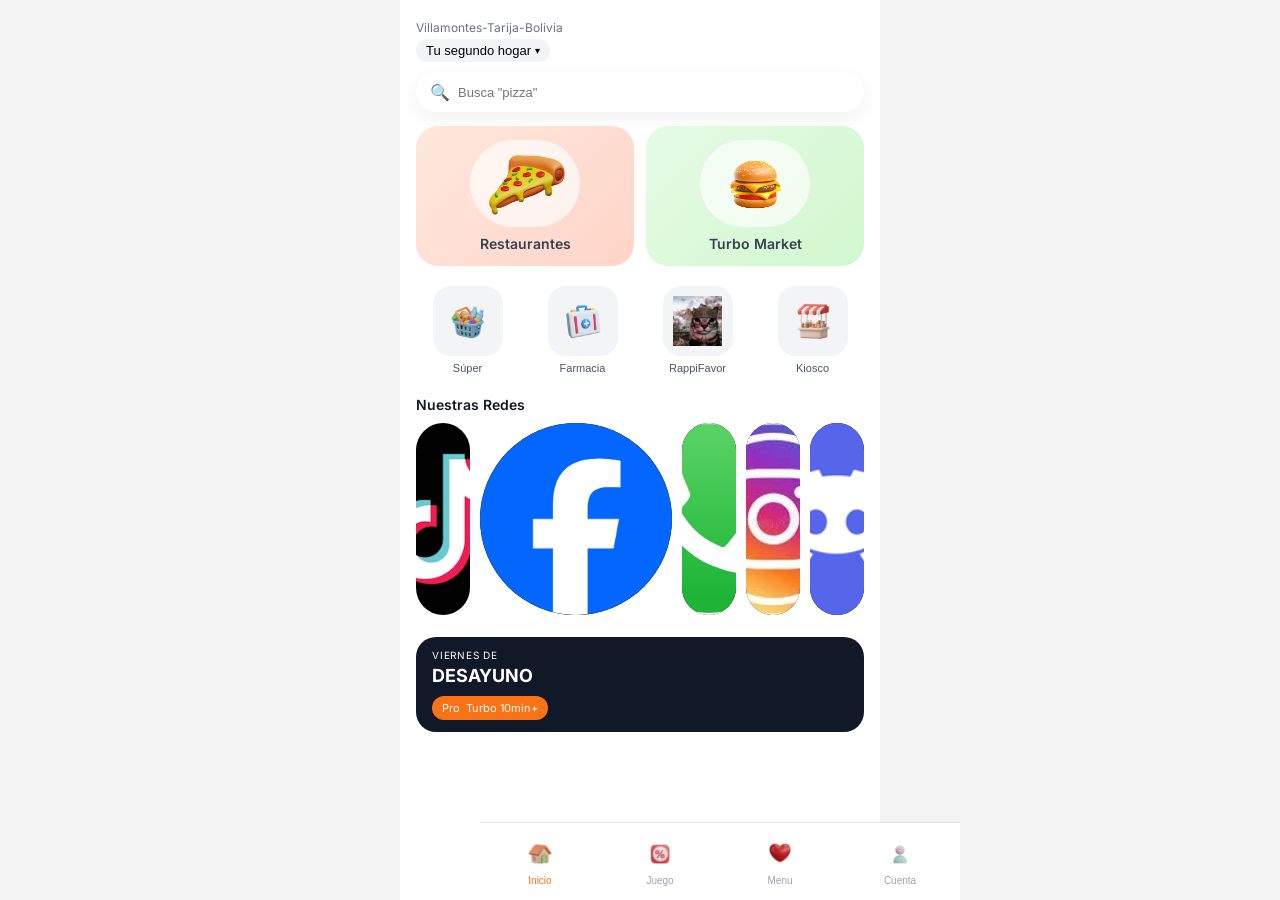
==== index.html @ 990f0faa "primer commit" ====
<!DOCTYPE html>
<html lang="es">
<head>
  <meta charset="UTF-8" />
  <title>App de Comida</title>
  <meta name="viewport" content="width=device-width, initial-scale=1.0" />
  <link href="https://fonts.googleapis.com/css2?family=Inter:wght@400;500;600&display=swap" rel="stylesheet">
  <link rel="stylesheet" href="styles.css" />
</head>
<body>
  <div class="app">
    <!-- CONTENIDO SCROLEABLE -->
    <main class="app-content">
      <!-- Dirección -->
      <section class="location-section">
        <p class="location-street">Villamontes-Tarija-Bolivia</p>
        <button class="location-type">
          Tu segundo hogar
          <span class="chevron">▾</span>
        </button>
      </section>

      <!-- Buscador -->
      <section class="search-section">
        <div class="search-bar">
          <span class="search-icon">🔍</span>
          <input type="text" placeholder='Busca "pizza"' />
        </div>
      </section>

      <!-- Tarjetas grandes -->
      <section class="feature-cards">
        <!-- Restaurantes -->
        <article class="feature-card feature-rest">
          <div class="feature-image-circle">
            <!-- AQUÍ TU IMAGEN DE HAMBURGUESA -->
            <img src="img/foto1.png" alt="Restaurantes" />
          </div>
          <p class="feature-label">Restaurantes</p>
        </article>

        <!-- Turbo Market -->
        <article class="feature-card feature-turbo">
          <div class="feature-image-circle">
            <!-- AQUÍ TU IMAGEN DE CANASTA -->
            <img src="img/foto2.png" alt="Turbo Market" />
          </div>
          <p class="feature-label">Turbo Market</p>
        </article>
      </section>

      <!-- Accesos rápidos (Súper, Farmacia, etc) -->
      <section class="quick-actions">
        <button class="quick-item">
          <div class="quick-image">
            <img src="img/foto3.png" alt="Súper" />
          </div>
          <span>Súper</span>
        </button>

        <button class="quick-item">
          <div class="quick-image">
            <img src="img/foto4.png" alt="Farmacia" />
          </div>
          <span>Farmacia</span>
        </button>

        <button class="quick-item">
          <div class="quick-image">
            <img src="img/foto5.png" alt="RappiFavor" />
          </div>
          <span>RappiFavor</span>
        </button>

        <button class="quick-item">
          <div class="quick-image">
            <img src="img/foto6.png" alt="Kiosco" />
          </div>
          <span>Kiosco</span>
        </button>
      </section>

      <!-- Tiendas favoritas -->
      <section class="favorites-section">
        <h2 class="section-title">Nuestras Redes</h2>
        <div class="favorites-row">
          <!-- Cada logo es una imagen redonda -->
          <div class="favorite-logo">
            <img src="img/tik.png" alt="Tienda 1" />
          </div>
          <div class="favorite-logo">
            <img src="img/fa.png" alt="Tienda 2" />
          </div>
          <div class="favorite-logo">
            <img src="img/w.png" alt="Tienda 3" />
          </div>
          <div class="favorite-logo">
            <img src="img/i.jpg" alt="Tienda 4" />
          </div>
          <div class="favorite-logo">
            <img src="img/d.png" alt="Tienda 5" />
          </div>
        </div>
      </section>

      <!-- Banner -->
      <section class="banner-section">
        <div class="banner-card">
          <!-- Puedes usar una imagen completa si quieres: -->
          <!-- <img src="img/banner.png" alt="Promo"> -->
          <div class="banner-top">VIERNES DE</div>
          <div class="banner-main">DESAYUNO</div>
          <div class="banner-chip">
            <span>Pro</span>
            <span>Turbo 10min+</span>
          </div>
        </div>
      </section>
    </main>

    <!-- BARRA FIJA ABAJO -->
    <nav class="bottom-nav">
      <button class="nav-item nav-item-active">
        <div class="nav-icon-wrapper">
          <img src="img/foto7.png" alt="Inicio" class="nav-icon-img" />
        </div>
        <span class="nav-label">Inicio</span>
      </button>

      <button class="nav-item">
        <div class="nav-icon-wrapper">
          <img src="img/foto8.png" alt="Ofertas" class="nav-icon-img" />
        </div>
        <span class="nav-label">Juego</span>
      </button>

      <button class="nav-item">
        <div class="nav-icon-wrapper">
          <img src="img/foto9.png" alt="Favoritos" class="nav-icon-img" />
        </div>
        <span class="nav-label">Menu</span>
      </button>

      <button class="nav-item">
        <div class="nav-icon-wrapper">
          <img src="img/foto10.png" alt="Cuenta" class="nav-icon-img" />
        </div>
        <span class="nav-label">Cuenta</span>
      </button>
    </nav>
  </div>
</body>
</html>
---- styles.css ----
*,
*::before,
*::after {
  margin: 0;
  padding: 0;
  box-sizing: border-box;
}

body {
  font-family: "Inter", system-ui, -apple-system, BlinkMacSystemFont, sans-serif;
  background: #f3f3f3;
  color: #111827;
}

/* CONTENEDOR PRINCIPAL */
.app {
  max-width: 480px;
  margin: 0 auto;
  min-height: 100vh;
  background: #ffffff;
  padding: 16px 16px 80px; /* espacio para la barra inferior */
  position: relative;
}

/* CONTENIDO */
.app-content {
  padding-top: 4px;
}

/* -------- DIRECCIÓN -------- */
.location-section {
  margin-bottom: 10px;
}

.location-street {
  font-size: 12px;
  color: #6b7280;
  margin-bottom: 4px;
}

.location-type {
  border: none;
  border-radius: 999px;
  background: #f3f4f6;
  font-size: 13px;
  padding: 4px 10px;
  display: inline-flex;
  align-items: center;
  gap: 4px;
  cursor: pointer;
}

.location-type .chevron {
  font-size: 10px;
}

/* -------- BUSCADOR -------- */
.search-section {
  margin-bottom: 14px;
}

.search-bar {
  display: flex;
  align-items: center;
  gap: 8px;
  padding: 10px 14px;
  background: #ffffff;
  border-radius: 999px;
  box-shadow: 0 6px 18px rgba(0, 0, 0, 0.06);
}

.search-bar input {
  border: none;
  outline: none;
  background: transparent;
  font-size: 13px;
  width: 100%;
}

.search-icon {
  font-size: 16px;
}

/* -------- TARJETAS GRANDES (REST / TURBO) -------- */
.feature-cards {
  display: grid;
  grid-template-columns: repeat(2, minmax(0, 1fr));
  gap: 12px;
  margin-bottom: 20px;
}

.feature-card {
  border-radius: 22px;
  padding: 14px 14px;
  display: flex;
  flex-direction: column;
  align-items: center;
  justify-content: space-between;
  height: 140px;
  cursor: pointer;
}

.feature-rest {
  background: linear-gradient(135deg, #ffe8dd, #ffd4c8);
}

.feature-turbo {
  background: linear-gradient(135deg, #e6fbe5, #d1f7ce);
}

/* círculo e imagen MÁS GRANDES */
.feature-image-circle {
  width: 110px;
  height: 110px;
  border-radius: 999px;
  background: #ffffffaa;
  display: flex;
  align-items: center;
  justify-content: center;
  margin-bottom: 8px;
}

.feature-image-circle img {
  width: 96px;  /* aquí ajustas si quieres aún más grande */
  height: auto;
  object-fit: contain;
}

.feature-label {
  font-size: 14px;
  font-weight: 600;
  color: #374151;
}

/* -------- ACCESOS RÁPIDOS (Súper, Farmacia, etc.) -------- */
.quick-actions {
  display: grid;
  grid-template-columns: repeat(4, minmax(0, 1fr));
  gap: 12px;
  margin-bottom: 22px;
}

.quick-item {
  border: none;
  background: transparent;
  display: flex;
  flex-direction: column;
  align-items: center;
  gap: 6px;
  cursor: pointer;
  font-size: 11px;
  color: #4b5563;
}

/* iconos MÁS GRANDES aquí */
.quick-image {
  width: 70px;
  height: 70px;
  border-radius: 18px;
  background: #f3f4f6;
  display: flex;
  align-items: center;
  justify-content: center;
}

.quick-image img {
  max-width: 50px;
  max-height: 50px;
  object-fit: contain;
}

/* -------- NUESTRAS REDES -------- */
.favorites-section {
  margin-bottom: 20px;
}

.section-title {
  font-size: 14px;
  font-weight: 600;
  margin-bottom: 10px;
}

.favorites-row {
  display: flex;
  gap: 10px;
  overflow-x: auto;
  padding-bottom: 2px;
}

.favorite-logo {
  min-width: 54px;
  min-height: 54px;
  border-radius: 999px;
  background: #000;
  display: flex;
  align-items: center;
  justify-content: center;
  overflow: hidden;
}

.favorite-logo img {
  width: 100%;
  height: 100%;
  object-fit: cover;
}

/* -------- BANNER -------- */
.banner-section {
  margin-bottom: 16px;
}

.banner-card {
  border-radius: 20px;
  padding: 12px 16px;
  background: #111827;
  color: #ffffff;
  display: flex;
  flex-direction: column;
  gap: 4px;
}

.banner-top {
  font-size: 10px;
  letter-spacing: 0.08em;
  text-transform: uppercase;
}

.banner-main {
  font-size: 18px;
  font-weight: 700;
}

.banner-chip {
  margin-top: 6px;
  align-self: flex-start;
  background: #f97316;
  border-radius: 999px;
  padding: 5px 10px;
  font-size: 11px;
  display: inline-flex;
  gap: 6px;
}

/* -------- BARRA INFERIOR -------- */
.bottom-nav {
  position: fixed;
  left: 0;
  right: 0;
  bottom: 0;
  height: 78px;
  background: #ffffff;
  border-top: 1px solid #e5e7eb;
  display: flex;
  justify-content: space-around;
  align-items: center;
  z-index: 50;
}

/* centrar barra en pantallas grandes */
@media (min-width: 600px) {
  .bottom-nav {
    max-width: 480px;
    margin: 0 auto;
    left: 50%;
    transform: translateX(-50%);
  }
}

.nav-item {
  border: none;
  background: transparent;
  display: flex;
  flex-direction: column;
  align-items: center;
  gap: 4px;
  cursor: pointer;
  font-size: 11px;
  color: #9ca3af;
}

/* iconos MÁS GRANDES abajo */
.nav-icon-wrapper {
  width: 34px;
  height: 34px;
  border-radius: 999px;
  display: flex;
  align-items: center;
  justify-content: center;
}

.nav-icon-img {
  max-width: 30px;
  max-height: 30px;
  object-fit: contain;
}

.nav-item-active {
  color: #f97316;
}

.nav-label {
  font-size: 10px;
}

/* Ajustes pantallas muy pequeñas */
@media (max-width: 360px) {
  .feature-card {
    height: 130px;
  }
}
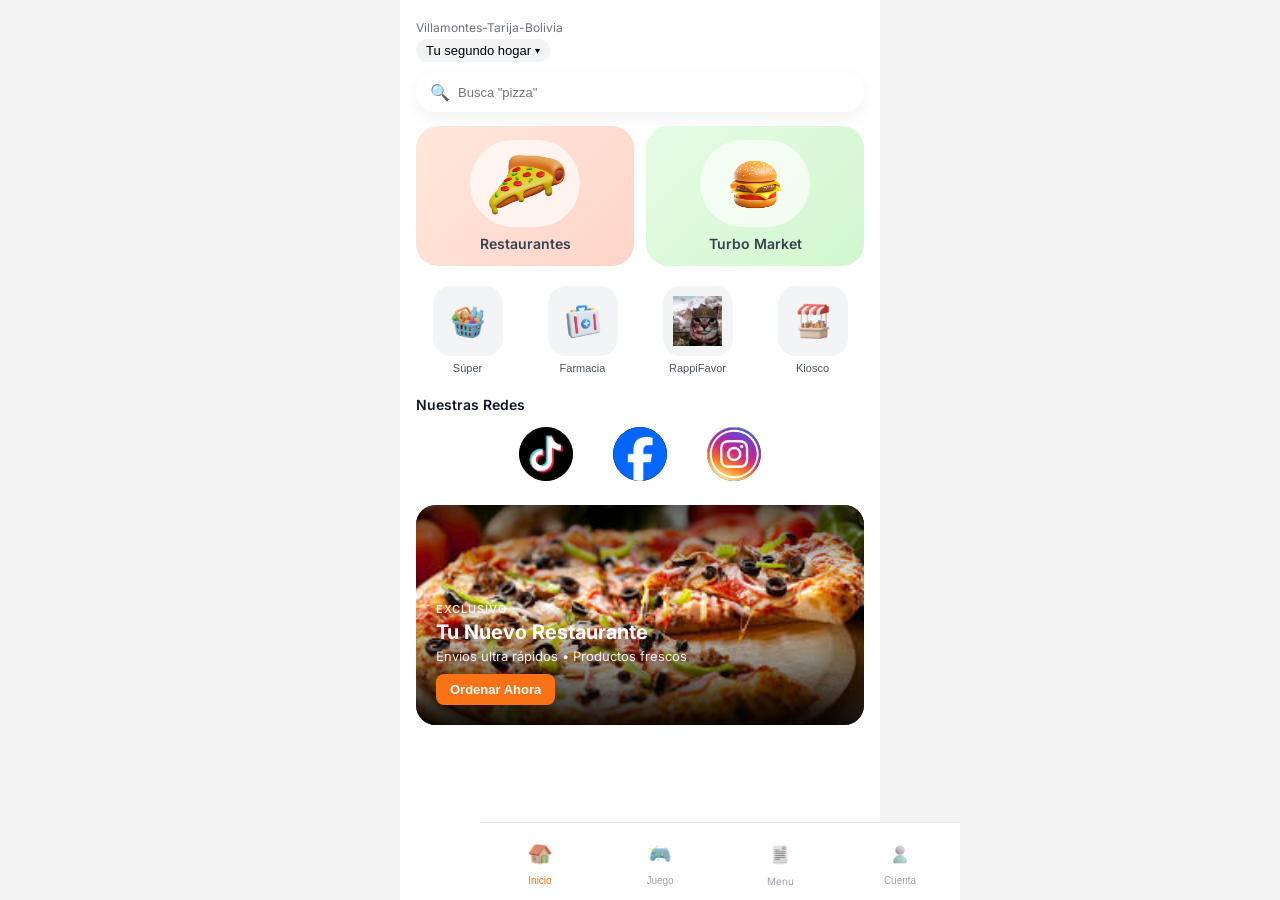
==== commit 471e5c2f: "Add files via upload" ====
--- a/index.html
+++ b/index.html
@@ -91,31 +91,44 @@
           <div class="favorite-logo">
             <img src="img/fa.png" alt="Tienda 2" />
           </div>
-          <div class="favorite-logo">
-            <img src="img/w.png" alt="Tienda 3" />
-          </div>
+
           <div class="favorite-logo">
             <img src="img/i.jpg" alt="Tienda 4" />
-          </div>
-          <div class="favorite-logo">
-            <img src="img/d.png" alt="Tienda 5" />
           </div>
         </div>
       </section>
 
       <!-- Banner -->
       <section class="banner-section">
-        <div class="banner-card">
-          <!-- Puedes usar una imagen completa si quieres: -->
-          <!-- <img src="img/banner.png" alt="Promo"> -->
-          <div class="banner-top">VIERNES DE</div>
-          <div class="banner-main">DESAYUNO</div>
-          <div class="banner-chip">
-            <span>Pro</span>
-            <span>Turbo 10min+</span>
-          </div>
-        </div>
-      </section>
+  
+  <div class="netflix-banner">
+
+    <!-- VIDEO O IMAGEN (solo usa uno) -->
+    <!-- Video (opcional) -->
+    <!-- <video class="banner-media" autoplay muted loop>
+      <source src="tu_video.mp4" type="video/mp4">
+    </video> -->
+
+    <!-- Imagen (opcional) -->
+    <img src="img/banner.png" class="banner-media" alt="Banner">
+
+    <!-- FADE SUPERIOR -->
+    <div class="banner-fade-top"></div>
+
+    <!-- CONTENIDO SOBRE EL BANNER -->
+    <div class="banner-info">
+      <h3 class="banner-tag">EXCLUSIVO</h3>
+      <h1 class="banner-title">Tu Nuevo Restaurante</h1>
+      <p class="banner-desc">Envíos ultra rápidos • Productos frescos</p>
+      <button class="banner-btn">Ordenar Ahora</button>
+    </div>
+
+    <!-- FADE INFERIOR -->
+    <div class="banner-fade-bottom"></div>
+  </div>
+
+</section>
+
     </main>
 
     <!-- BARRA FIJA ABAJO -->
@@ -134,12 +147,13 @@
         <span class="nav-label">Juego</span>
       </button>
 
-      <button class="nav-item">
-        <div class="nav-icon-wrapper">
-          <img src="img/foto9.png" alt="Favoritos" class="nav-icon-img" />
-        </div>
-        <span class="nav-label">Menu</span>
-      </button>
+      <a href="menu.html" class="nav-item" style="text-decoration: none;">
+       <div class="nav-icon-wrapper">
+       <img src="img/foto9.png" alt="Favoritos" class="nav-icon-img" />
+       </div>
+       <span class="nav-label">Menu</span>
+      </a>
+
 
       <button class="nav-item">
         <div class="nav-icon-wrapper">
--- a/styles.css
+++ b/styles.css
@@ -1,310 +1,364 @@
-*,
-*::before,
-*::after {
-  margin: 0;
-  padding: 0;
-  box-sizing: border-box;
-}
-
-body {
-  font-family: "Inter", system-ui, -apple-system, BlinkMacSystemFont, sans-serif;
-  background: #f3f3f3;
-  color: #111827;
-}
-
-/* CONTENEDOR PRINCIPAL */
-.app {
-  max-width: 480px;
-  margin: 0 auto;
-  min-height: 100vh;
-  background: #ffffff;
-  padding: 16px 16px 80px; /* espacio para la barra inferior */
-  position: relative;
-}
-
-/* CONTENIDO */
-.app-content {
-  padding-top: 4px;
-}
-
-/* -------- DIRECCIÓN -------- */
-.location-section {
-  margin-bottom: 10px;
-}
-
-.location-street {
-  font-size: 12px;
-  color: #6b7280;
-  margin-bottom: 4px;
-}
-
-.location-type {
-  border: none;
-  border-radius: 999px;
-  background: #f3f4f6;
-  font-size: 13px;
-  padding: 4px 10px;
-  display: inline-flex;
-  align-items: center;
-  gap: 4px;
-  cursor: pointer;
-}
-
-.location-type .chevron {
-  font-size: 10px;
-}
-
-/* -------- BUSCADOR -------- */
-.search-section {
-  margin-bottom: 14px;
-}
-
-.search-bar {
-  display: flex;
-  align-items: center;
-  gap: 8px;
-  padding: 10px 14px;
-  background: #ffffff;
-  border-radius: 999px;
-  box-shadow: 0 6px 18px rgba(0, 0, 0, 0.06);
-}
-
-.search-bar input {
-  border: none;
-  outline: none;
-  background: transparent;
-  font-size: 13px;
-  width: 100%;
-}
-
-.search-icon {
-  font-size: 16px;
-}
-
-/* -------- TARJETAS GRANDES (REST / TURBO) -------- */
-.feature-cards {
-  display: grid;
-  grid-template-columns: repeat(2, minmax(0, 1fr));
-  gap: 12px;
-  margin-bottom: 20px;
-}
-
-.feature-card {
-  border-radius: 22px;
-  padding: 14px 14px;
-  display: flex;
-  flex-direction: column;
-  align-items: center;
-  justify-content: space-between;
-  height: 140px;
-  cursor: pointer;
-}
-
-.feature-rest {
-  background: linear-gradient(135deg, #ffe8dd, #ffd4c8);
-}
-
-.feature-turbo {
-  background: linear-gradient(135deg, #e6fbe5, #d1f7ce);
-}
-
-/* círculo e imagen MÁS GRANDES */
-.feature-image-circle {
-  width: 110px;
-  height: 110px;
-  border-radius: 999px;
-  background: #ffffffaa;
-  display: flex;
-  align-items: center;
-  justify-content: center;
-  margin-bottom: 8px;
-}
-
-.feature-image-circle img {
-  width: 96px;  /* aquí ajustas si quieres aún más grande */
-  height: auto;
-  object-fit: contain;
-}
-
-.feature-label {
-  font-size: 14px;
-  font-weight: 600;
-  color: #374151;
-}
-
-/* -------- ACCESOS RÁPIDOS (Súper, Farmacia, etc.) -------- */
-.quick-actions {
-  display: grid;
-  grid-template-columns: repeat(4, minmax(0, 1fr));
-  gap: 12px;
-  margin-bottom: 22px;
-}
-
-.quick-item {
-  border: none;
-  background: transparent;
-  display: flex;
-  flex-direction: column;
-  align-items: center;
-  gap: 6px;
-  cursor: pointer;
-  font-size: 11px;
-  color: #4b5563;
-}
-
-/* iconos MÁS GRANDES aquí */
-.quick-image {
-  width: 70px;
-  height: 70px;
-  border-radius: 18px;
-  background: #f3f4f6;
-  display: flex;
-  align-items: center;
-  justify-content: center;
-}
-
-.quick-image img {
-  max-width: 50px;
-  max-height: 50px;
-  object-fit: contain;
-}
-
-/* -------- NUESTRAS REDES -------- */
-.favorites-section {
-  margin-bottom: 20px;
-}
-
-.section-title {
-  font-size: 14px;
-  font-weight: 600;
-  margin-bottom: 10px;
-}
-
-.favorites-row {
-  display: flex;
-  gap: 10px;
-  overflow-x: auto;
-  padding-bottom: 2px;
-}
-
-.favorite-logo {
-  min-width: 54px;
-  min-height: 54px;
-  border-radius: 999px;
-  background: #000;
-  display: flex;
-  align-items: center;
-  justify-content: center;
-  overflow: hidden;
-}
-
-.favorite-logo img {
-  width: 100%;
-  height: 100%;
-  object-fit: cover;
-}
-
-/* -------- BANNER -------- */
-.banner-section {
-  margin-bottom: 16px;
-}
-
-.banner-card {
-  border-radius: 20px;
-  padding: 12px 16px;
-  background: #111827;
-  color: #ffffff;
-  display: flex;
-  flex-direction: column;
-  gap: 4px;
-}
-
-.banner-top {
-  font-size: 10px;
-  letter-spacing: 0.08em;
-  text-transform: uppercase;
-}
-
-.banner-main {
-  font-size: 18px;
-  font-weight: 700;
-}
-
-.banner-chip {
-  margin-top: 6px;
-  align-self: flex-start;
-  background: #f97316;
-  border-radius: 999px;
-  padding: 5px 10px;
-  font-size: 11px;
-  display: inline-flex;
-  gap: 6px;
-}
-
-/* -------- BARRA INFERIOR -------- */
-.bottom-nav {
-  position: fixed;
-  left: 0;
-  right: 0;
-  bottom: 0;
-  height: 78px;
-  background: #ffffff;
-  border-top: 1px solid #e5e7eb;
-  display: flex;
-  justify-content: space-around;
-  align-items: center;
-  z-index: 50;
-}
-
-/* centrar barra en pantallas grandes */
-@media (min-width: 600px) {
-  .bottom-nav {
-    max-width: 480px;
-    margin: 0 auto;
-    left: 50%;
-    transform: translateX(-50%);
-  }
-}
-
-.nav-item {
-  border: none;
-  background: transparent;
-  display: flex;
-  flex-direction: column;
-  align-items: center;
-  gap: 4px;
-  cursor: pointer;
-  font-size: 11px;
-  color: #9ca3af;
-}
-
-/* iconos MÁS GRANDES abajo */
-.nav-icon-wrapper {
-  width: 34px;
-  height: 34px;
-  border-radius: 999px;
-  display: flex;
-  align-items: center;
-  justify-content: center;
-}
-
-.nav-icon-img {
-  max-width: 30px;
-  max-height: 30px;
-  object-fit: contain;
-}
-
-.nav-item-active {
-  color: #f97316;
-}
-
-.nav-label {
-  font-size: 10px;
-}
-
-/* Ajustes pantallas muy pequeñas */
-@media (max-width: 360px) {
-  .feature-card {
-    height: 130px;
-  }
-}
+*,
+*::before,
+*::after {
+  margin: 0;
+  padding: 0;
+  box-sizing: border-box;
+}
+
+body {
+  font-family: "Inter", system-ui, -apple-system, BlinkMacSystemFont, sans-serif;
+  background: #f3f3f3;
+  color: #111827;
+}
+
+/* CONTENEDOR PRINCIPAL */
+.app {
+  max-width: 480px;
+  margin: 0 auto;
+  min-height: 100vh;
+  background: #ffffff;
+  padding: 16px 16px 80px; /* espacio para la barra inferior */
+  position: relative;
+}
+
+/* CONTENIDO */
+.app-content {
+  padding-top: 4px;
+}
+
+/* -------- DIRECCIÓN -------- */
+.location-section {
+  margin-bottom: 10px;
+}
+
+.location-street {
+  font-size: 12px;
+  color: #6b7280;
+  margin-bottom: 4px;
+}
+
+.location-type {
+  border: none;
+  border-radius: 999px;
+  background: #f3f4f6;
+  font-size: 13px;
+  padding: 4px 10px;
+  display: inline-flex;
+  align-items: center;
+  gap: 4px;
+  cursor: pointer;
+}
+
+.location-type .chevron {
+  font-size: 10px;
+}
+
+/* -------- BUSCADOR -------- */
+.search-section {
+  margin-bottom: 14px;
+}
+
+.search-bar {
+  display: flex;
+  align-items: center;
+  gap: 8px;
+  padding: 10px 14px;
+  background: #ffffff;
+  border-radius: 999px;
+  box-shadow: 0 6px 18px rgba(0, 0, 0, 0.06);
+}
+
+.search-bar input {
+  border: none;
+  outline: none;
+  background: transparent;
+  font-size: 13px;
+  width: 100%;
+}
+
+.search-icon {
+  font-size: 16px;
+}
+
+/* -------- TARJETAS GRANDES (REST / TURBO) -------- */
+.feature-cards {
+  display: grid;
+  grid-template-columns: repeat(2, minmax(0, 1fr));
+  gap: 12px;
+  margin-bottom: 20px;
+}
+
+.feature-card {
+  border-radius: 22px;
+  padding: 14px 14px;
+  display: flex;
+  flex-direction: column;
+  align-items: center;
+  justify-content: space-between;
+  height: 140px;
+  cursor: pointer;
+}
+
+.feature-rest {
+  background: linear-gradient(135deg, #ffe8dd, #ffd4c8);
+}
+
+.feature-turbo {
+  background: linear-gradient(135deg, #e6fbe5, #d1f7ce);
+}
+
+/* círculo e imagen MÁS GRANDES */
+.feature-image-circle {
+  width: 110px;
+  height: 110px;
+  border-radius: 999px;
+  background: #ffffffaa;
+  display: flex;
+  align-items: center;
+  justify-content: center;
+  margin-bottom: 8px;
+}
+
+.feature-image-circle img {
+  width: 96px;  /* aquí ajustas si quieres aún más grande */
+  height: auto;
+  object-fit: contain;
+}
+
+.feature-label {
+  font-size: 14px;
+  font-weight: 600;
+  color: #374151;
+}
+
+/* -------- ACCESOS RÁPIDOS (Súper, Farmacia, etc.) -------- */
+.quick-actions {
+  display: grid;
+  grid-template-columns: repeat(4, minmax(0, 1fr));
+  gap: 12px;
+  margin-bottom: 22px;
+}
+
+.quick-item {
+  border: none;
+  background: transparent;
+  display: flex;
+  flex-direction: column;
+  align-items: center;
+  gap: 6px;
+  cursor: pointer;
+  font-size: 11px;
+  color: #4b5563;
+}
+
+/* iconos MÁS GRANDES aquí */
+.quick-image {
+  width: 70px;
+  height: 70px;
+  border-radius: 18px;
+  background: #f3f4f6;
+  display: flex;
+  align-items: center;
+  justify-content: center;
+}
+
+.quick-image img {
+  max-width: 50px;
+  max-height: 50px;
+  object-fit: contain;
+}
+
+/* -------- NUESTRAS REDES -------- */
+.favorites-section {
+  margin-bottom: 20px;
+}
+
+.section-title {
+  font-size: 14px;
+  font-weight: 600;
+  margin-bottom: 10px;
+}
+
+.favorites-row {
+  display: flex;
+  justify-content: center;   /* centra los círculos */
+  gap: 40px;                  /* espacio uniforme entre los 4 */
+  padding: 4px 0;
+}
+
+
+.favorite-logo {
+  width: 54px;
+  height: 54px;
+  border-radius: 50%;
+  background: #000;
+  display: flex;
+  align-items: center;
+  justify-content: center;
+  overflow: hidden;
+  flex-shrink: 0;
+}
+
+.favorite-logo img {
+  width: 100%;
+  height: 100%;
+  object-fit: cover;
+}
+
+/* -------- BANNER -------- */
+/* ---------------- NETFLIX BANNER ---------------- */
+
+.banner-section {
+  width: 100%;
+  margin: 0 auto 26px;
+}
+
+.netflix-banner {
+  position: relative;
+  width: 100%;
+  height: 220px;
+  border-radius: 20px;
+  overflow: hidden;
+  background: #000;
+}
+
+/* video o imagen */
+.banner-media {
+  width: 100%;
+  height: 100%;
+  object-fit: cover;
+  display: block;
+}
+
+/* Fade arriba tipo Netflix */
+.banner-fade-top {
+  position: absolute;
+  top: 0;
+  left: 0;
+  right: 0;
+  height: 80px;
+  background: linear-gradient(to bottom, rgba(0,0,0,0.65), transparent);
+}
+
+/* Fade abajo tipo Netflix */
+.banner-fade-bottom {
+  position: absolute;
+  bottom: 0;
+  left: 0;
+  right: 0;
+  height: 120px;
+  background: linear-gradient(to top, rgba(0,0,0,0.9), transparent);
+}
+
+
+/* TEXTOS SOBRE IMAGEN/VIDEO */
+.banner-info {
+  position: absolute;
+  bottom: 20px;
+  left: 20px;
+  z-index: 5;
+  color: rgb(255, 255, 255);
+}
+
+.banner-tag {
+  font-size: 11px;
+  font-weight: 600;
+  opacity: 0.85;
+  margin-bottom: 4px;
+  letter-spacing: 1px;
+}
+
+.banner-title {
+  font-size: 20px;
+  font-weight: 700;
+  margin-bottom: 4px;
+}
+
+.banner-desc {
+  font-size: 13px;
+  opacity: 0.9;
+  margin-bottom: 10px;
+}
+
+/* BOTÓN TIPO NETFLIX */
+.banner-btn {
+  padding: 8px 14px;
+  border-radius: 8px;
+  border: none;
+  background: #f97316;
+  color: #fff;
+  font-size: 13px;
+  font-weight: 600;
+  cursor: pointer;
+  box-shadow: 0 4px 10px rgba(0,0,0,0.3);
+}
+
+
+/* -------- BARRA INFERIOR -------- */
+.bottom-nav {
+  position: fixed;
+  left: 0;
+  right: 0;
+  bottom: 0;
+  height: 78px;
+  background: #ffffff;
+  border-top: 1px solid #e5e7eb;
+  display: flex;
+  justify-content: space-around;
+  align-items: center;
+  z-index: 50;
+}
+
+/* centrar barra en pantallas grandes */
+@media (min-width: 600px) {
+  .bottom-nav {
+    max-width: 480px;
+    margin: 0 auto;
+    left: 50%;
+    transform: translateX(-50%);
+  }
+}
+
+.nav-item {
+  border: none;
+  background: transparent;
+  display: flex;
+  flex-direction: column;
+  align-items: center;
+  gap: 4px;
+  cursor: pointer;
+  font-size: 11px;
+  color: #9ca3af;
+}
+
+/* iconos MÁS GRANDES abajo */
+.nav-icon-wrapper {
+  width: 34px;
+  height: 34px;
+  border-radius: 999px;
+  display: flex;
+  align-items: center;
+  justify-content: center;
+}
+
+.nav-icon-img {
+  max-width: 30px;
+  max-height: 30px;
+  object-fit: contain;
+}
+
+.nav-item-active {
+  color: #f97316;
+}
+
+.nav-label {
+  font-size: 10px;
+}
+
+/* Ajustes pantallas muy pequeñas */
+@media (max-width: 360px) {
+  .feature-card {
+    height: 130px;
+  }
+}
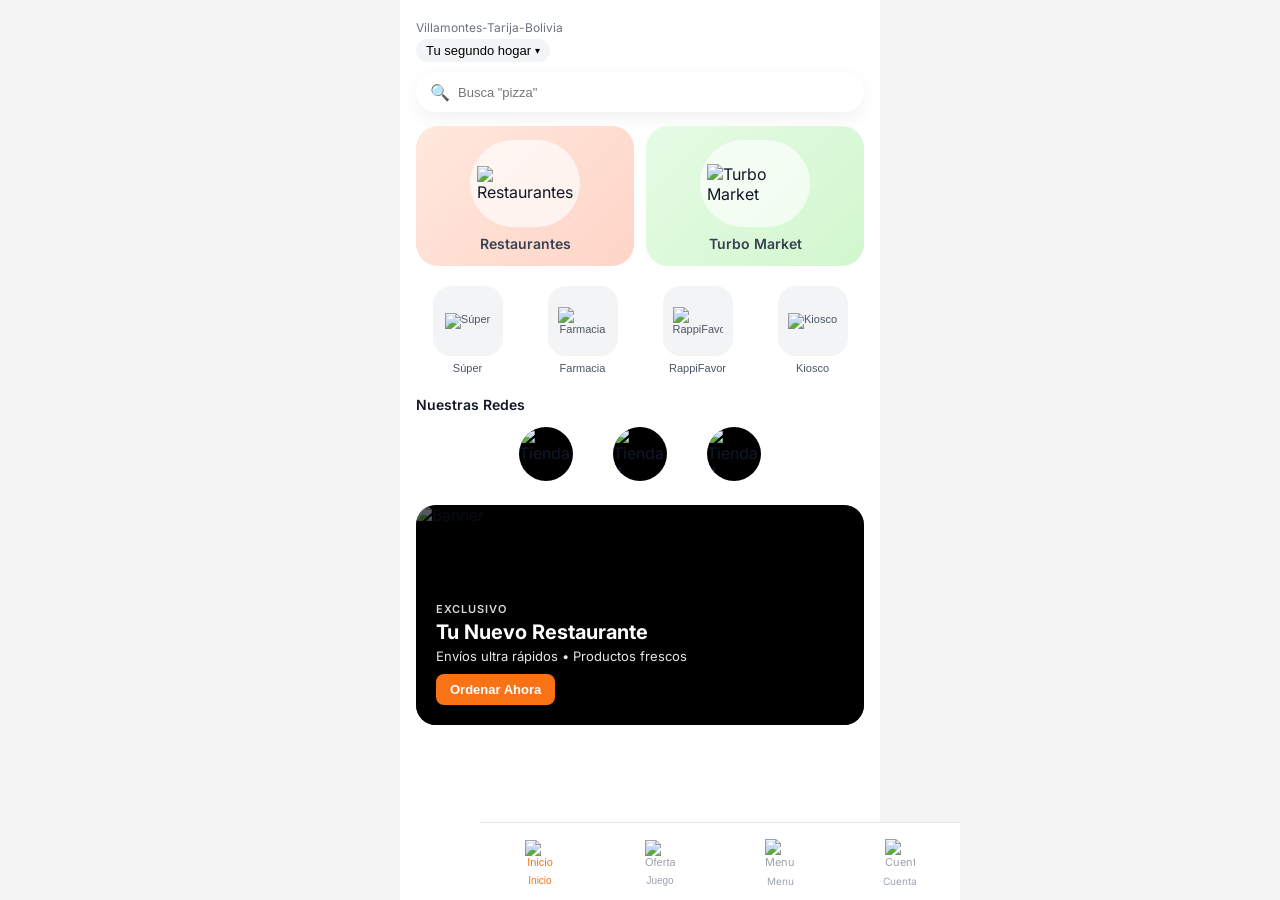
==== commit 836f164b: "Add files via upload" ====
--- a/index.html
+++ b/index.html
@@ -149,17 +149,18 @@
 
       <a href="menu.html" class="nav-item" style="text-decoration: none;">
        <div class="nav-icon-wrapper">
-       <img src="img/foto9.png" alt="Favoritos" class="nav-icon-img" />
+       <img src="img/foto9.png" alt="Menu" class="nav-icon-img" />
        </div>
        <span class="nav-label">Menu</span>
       </a>
 
 
-      <button class="nav-item">
-        <div class="nav-icon-wrapper">
-          <img src="img/foto10.png" alt="Cuenta" class="nav-icon-img" />
-        </div>
-        <span class="nav-label">Cuenta</span>
+      <a href="cuenta.html" class="nav-item" style="text-decoration: none;">
+       <div class="nav-icon-wrapper">
+       <img src="img/foto10.png" alt="Cuenta" class="nav-icon-img" />
+       </div>
+       <span class="nav-label">Cuenta</span>
+      </a>
       </button>
     </nav>
   </div>
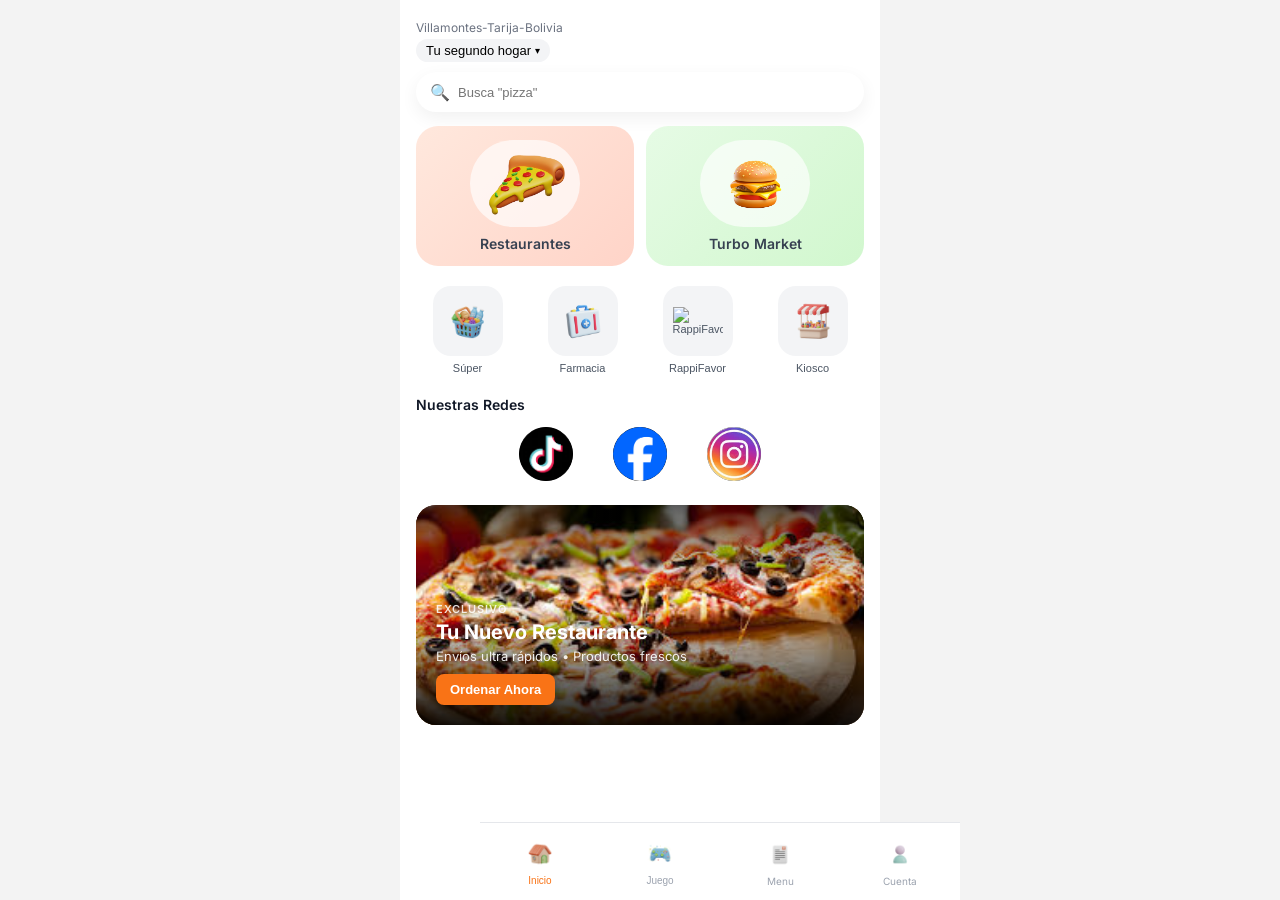
==== commit 6818ef55: "Update index.html" ====
--- a/index.html
+++ b/index.html
@@ -147,7 +147,7 @@
         <span class="nav-label">Juego</span>
       </button>
 
-      <a href="menu.html" class="nav-item" style="text-decoration: none;">
+      <a href="MENU.html" class="nav-item" style="text-decoration: none;">
        <div class="nav-icon-wrapper">
        <img src="img/foto9.png" alt="Menu" class="nav-icon-img" />
        </div>
